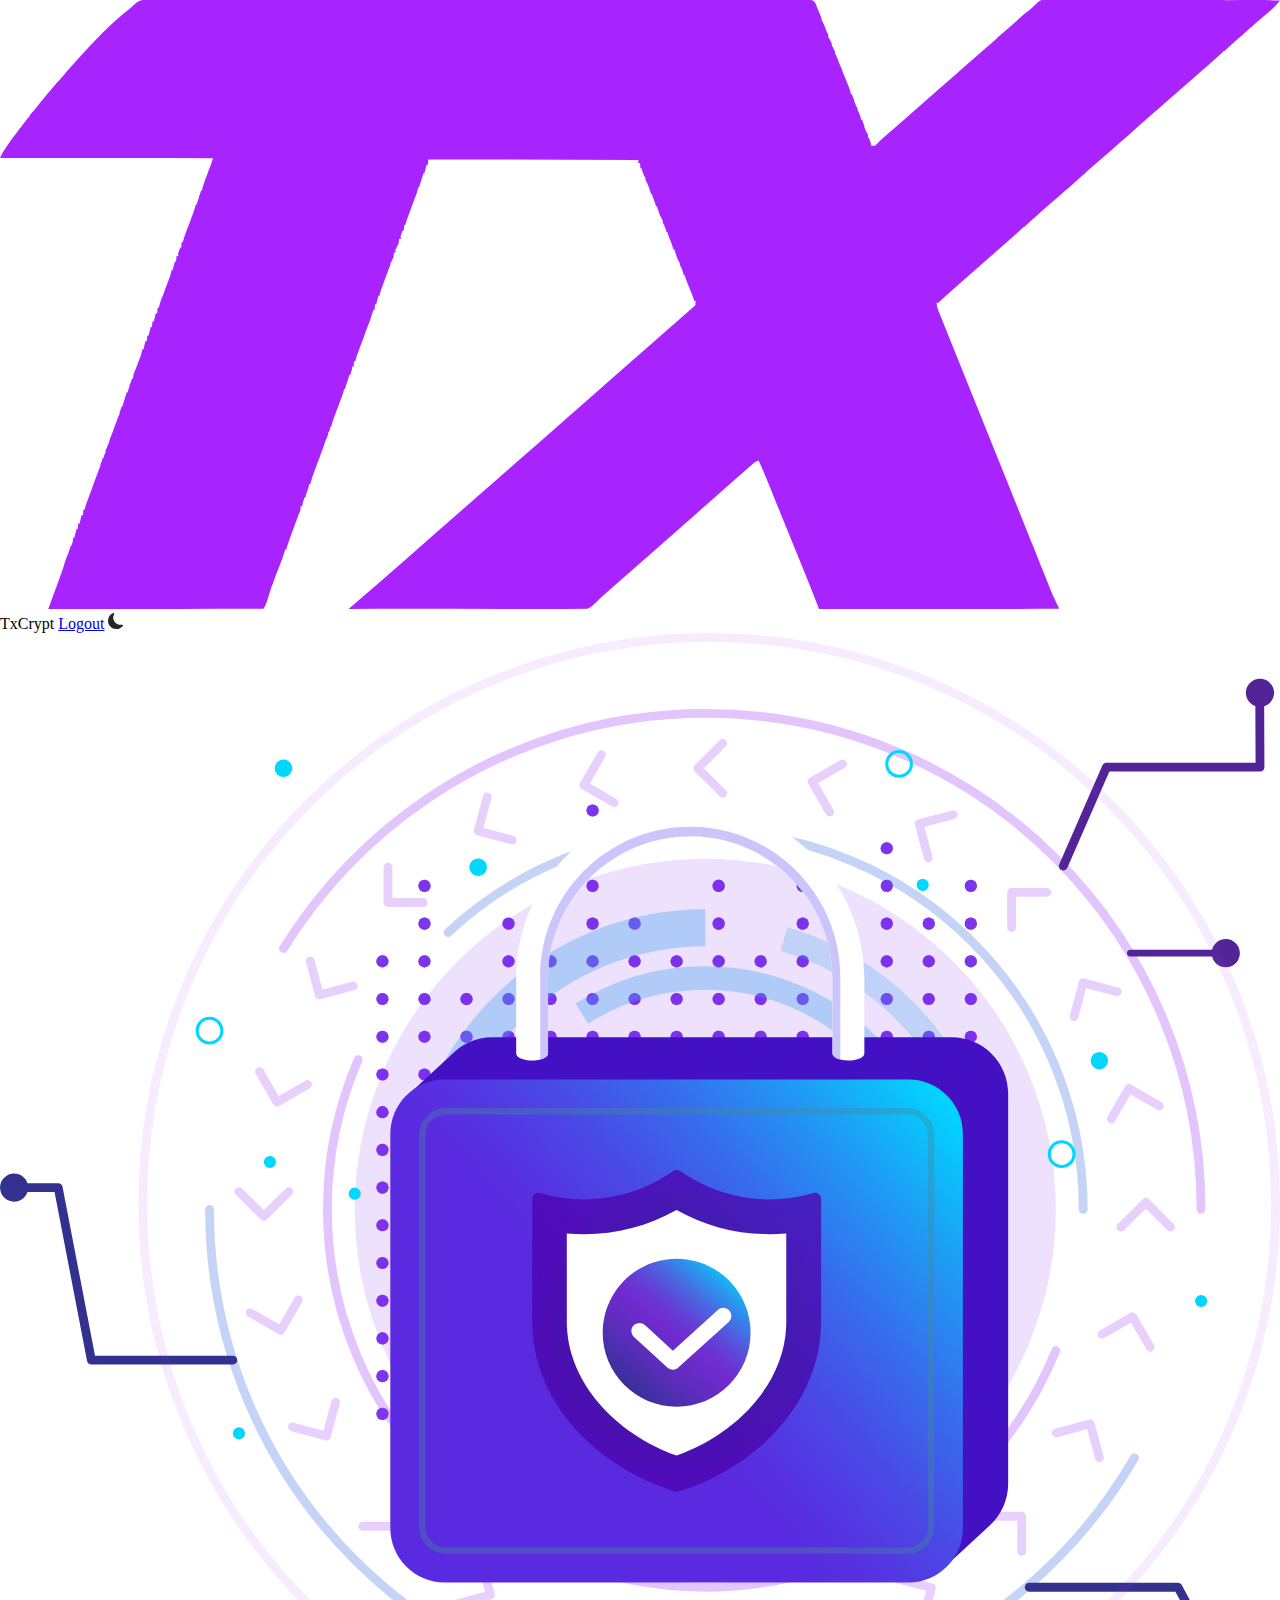
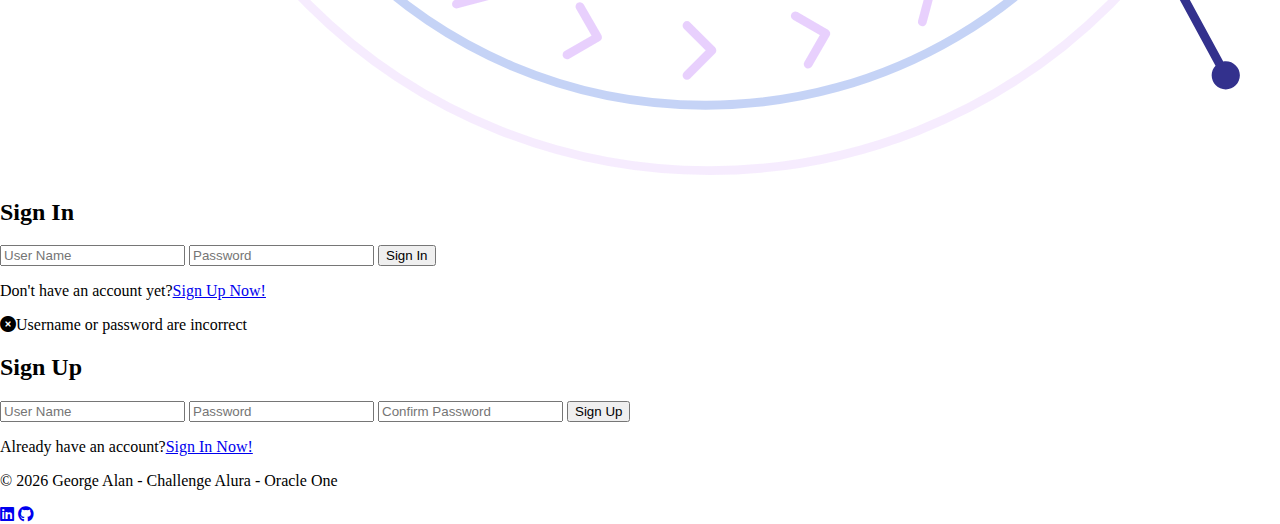
==== index.html @ 8458784a "add files" ====
<!DOCTYPE html>
<html lang="en">
<head>
    <meta charset="UTF-8">
    <meta http-equiv="X-UA-Compatible" content="IE=edge">
    <meta name="viewport" content="width=device-width, initial-scale=1.0">
    <link rel="stylesheet" href="styles/main.css">
    <link rel="stylesheet" href="assets/fontawesome/css/fontawesome.css">
    <link rel="stylesheet" href="assets/fontawesome/css/solid.css">
    <link rel="stylesheet" href="assets/fontawesome/css/regular.css">
    <link rel="stylesheet" href="assets/fontawesome/css/brands.css">
    <title>TxCrypt Home</title>
</head>
<body>
    <header id="header">
        <nav id="navigation" class="nav">
            <img class="logo-icon" src="assets/images/Logo-TxCrypt.svg" alt="TxCrypt logo"><span class="logo-text">TxCrypt</span>
            <a id="logout-link" class="hide" href="#">Logout</a>
            <img id="icon-toggle-theme" src="assets/icons/moon.svg" alt="icon image of sun and moon to change site theme to dark or light">
        </nav>
    </header>

    <div class="wrapper">
        <main id="main-login-page">
            <div class="login-img">
                <img class="img-padlock" src="assets/images/login-img.svg">
            </div>

            <div class="form-container">
                <form onsubmit="signIn()" id="sign-in" class="form">
                    <h2>Sign In</h2>
                    <input type="text" placeholder="User Name" id="si-user-name" required>
                    <input type="password" placeholder="Password" id="si-password" required>
                    <input type="submit" value="Sign In">
                    <p class="text-sign-up">Don't have an account yet?<a href="#" id="sign-up-link">Sign Up Now!</a></p>
                    <div id="signin-error-alert" class="hide"><i class="fa-solid fa-circle-xmark"></i>Username or password are incorrect</div>
                </form>
                <form onsubmit="signUp()" id="sign-up" class="form hide">
                    <h2>Sign Up</h2>
                    <input type="text" name="username" placeholder="User Name" id="su-user-name" onchange="verifyIfUserAlreadyExist()" required>
                    <input type="password" name="password" placeholder="Password" onchange="passwordMatch()" required>
                    <input type="password" name="confirm" placeholder="Confirm Password" onchange="passwordMatch()" required>
                    <input type="submit" value="Sign Up">
                    <p class="text-sign-in">Already have an account?<a href="#" id="sign-in-link">Sign In Now!</a></p>
                </form>
            </div>
        </main>
    </div>
        <footer>
            <p>&copy <span id="year"></span> George Alan - Challenge Alura - Oracle One</p>
            <nav>
                <a href="https://www.linkedin.com/in/george-alan-fullstack-developer/" target="_blank"><i class="fa-brands fa-linkedin"></i></a>
                <a href="https://github.com/georgealan" target="_blank"><i class="fa-brands fa-github"></i></i></a>
            </nav>
        </footer>
    
    <script src="scripts/app.js" type="text/javascript"></script>
    <script src="scripts/authentication.js" type="text/javascript"></script>
</body>
</html>
---- styles/main.css ----
@import url(typography.css);
@import url(components.css);

*,
*::before,
*::after {
    box-sizing: border-box;
}

body {
    margin: 0;
}
---- assets/fontawesome/css/solid.css ----
/*!
 * Font Awesome Free 6.4.0 by @fontawesome - https://fontawesome.com
 * License - https://fontawesome.com/license/free (Icons: CC BY 4.0, Fonts: SIL OFL 1.1, Code: MIT License)
 * Copyright 2023 Fonticons, Inc.
 */
:host,:root{--fa-style-family-classic:"Font Awesome 6 Free";--fa-font-solid:normal 900 1em/1 "Font Awesome 6 Free"}@font-face{font-family:"Font Awesome 6 Free";font-style:normal;font-weight:900;font-display:block;src:url(../webfonts/fa-solid-900.woff2) format("woff2"),url(../webfonts/fa-solid-900.ttf) format("truetype")}.fa-solid,.fas{font-weight:900}
---- assets/fontawesome/css/regular.css ----
/*!
 * Font Awesome Free 6.4.0 by @fontawesome - https://fontawesome.com
 * License - https://fontawesome.com/license/free (Icons: CC BY 4.0, Fonts: SIL OFL 1.1, Code: MIT License)
 * Copyright 2023 Fonticons, Inc.
 */
:host,:root{--fa-style-family-classic:"Font Awesome 6 Free";--fa-font-regular:normal 400 1em/1 "Font Awesome 6 Free"}@font-face{font-family:"Font Awesome 6 Free";font-style:normal;font-weight:400;font-display:block;src:url(../webfonts/fa-regular-400.woff2) format("woff2"),url(../webfonts/fa-regular-400.ttf) format("truetype")}.fa-regular,.far{font-weight:400}
---- assets/fontawesome/css/brands.css ----
/*!
 * Font Awesome Free 6.4.0 by @fontawesome - https://fontawesome.com
 * License - https://fontawesome.com/license/free (Icons: CC BY 4.0, Fonts: SIL OFL 1.1, Code: MIT License)
 * Copyright 2023 Fonticons, Inc.
 */
:host,:root{--fa-style-family-brands:"Font Awesome 6 Brands";--fa-font-brands:normal 400 1em/1 "Font Awesome 6 Brands"}@font-face{font-family:"Font Awesome 6 Brands";font-style:normal;font-weight:400;font-display:block;src:url(../webfonts/fa-brands-400.woff2) format("woff2"),url(../webfonts/fa-brands-400.ttf) format("truetype")}.fa-brands,.fab{font-weight:400}.fa-monero:before{content:"\f3d0"}.fa-hooli:before{content:"\f427"}.fa-yelp:before{content:"\f1e9"}.fa-cc-visa:before{content:"\f1f0"}.fa-lastfm:before{content:"\f202"}.fa-shopware:before{content:"\f5b5"}.fa-creative-commons-nc:before{content:"\f4e8"}.fa-aws:before{content:"\f375"}.fa-redhat:before{content:"\f7bc"}.fa-yoast:before{content:"\f2b1"}.fa-cloudflare:before{content:"\e07d"}.fa-ups:before{content:"\f7e0"}.fa-wpexplorer:before{content:"\f2de"}.fa-dyalog:before{content:"\f399"}.fa-bity:before{content:"\f37a"}.fa-stackpath:before{content:"\f842"}.fa-buysellads:before{content:"\f20d"}.fa-first-order:before{content:"\f2b0"}.fa-modx:before{content:"\f285"}.fa-guilded:before{content:"\e07e"}.fa-vnv:before{content:"\f40b"}.fa-js-square:before,.fa-square-js:before{content:"\f3b9"}.fa-microsoft:before{content:"\f3ca"}.fa-qq:before{content:"\f1d6"}.fa-orcid:before{content:"\f8d2"}.fa-java:before{content:"\f4e4"}.fa-invision:before{content:"\f7b0"}.fa-creative-commons-pd-alt:before{content:"\f4ed"}.fa-centercode:before{content:"\f380"}.fa-glide-g:before{content:"\f2a6"}.fa-drupal:before{content:"\f1a9"}.fa-hire-a-helper:before{content:"\f3b0"}.fa-creative-commons-by:before{content:"\f4e7"}.fa-unity:before{content:"\e049"}.fa-whmcs:before{content:"\f40d"}.fa-rocketchat:before{content:"\f3e8"}.fa-vk:before{content:"\f189"}.fa-untappd:before{content:"\f405"}.fa-mailchimp:before{content:"\f59e"}.fa-css3-alt:before{content:"\f38b"}.fa-reddit-square:before,.fa-square-reddit:before{content:"\f1a2"}.fa-vimeo-v:before{content:"\f27d"}.fa-contao:before{content:"\f26d"}.fa-square-font-awesome:before{content:"\e5ad"}.fa-deskpro:before{content:"\f38f"}.fa-sistrix:before{content:"\f3ee"}.fa-instagram-square:before,.fa-square-instagram:before{content:"\e055"}.fa-battle-net:before{content:"\f835"}.fa-the-red-yeti:before{content:"\f69d"}.fa-hacker-news-square:before,.fa-square-hacker-news:before{content:"\f3af"}.fa-edge:before{content:"\f282"}.fa-napster:before{content:"\f3d2"}.fa-snapchat-square:before,.fa-square-snapchat:before{content:"\f2ad"}.fa-google-plus-g:before{content:"\f0d5"}.fa-artstation:before{content:"\f77a"}.fa-markdown:before{content:"\f60f"}.fa-sourcetree:before{content:"\f7d3"}.fa-google-plus:before{content:"\f2b3"}.fa-diaspora:before{content:"\f791"}.fa-foursquare:before{content:"\f180"}.fa-stack-overflow:before{content:"\f16c"}.fa-github-alt:before{content:"\f113"}.fa-phoenix-squadron:before{content:"\f511"}.fa-pagelines:before{content:"\f18c"}.fa-algolia:before{content:"\f36c"}.fa-red-river:before{content:"\f3e3"}.fa-creative-commons-sa:before{content:"\f4ef"}.fa-safari:before{content:"\f267"}.fa-google:before{content:"\f1a0"}.fa-font-awesome-alt:before,.fa-square-font-awesome-stroke:before{content:"\f35c"}.fa-atlassian:before{content:"\f77b"}.fa-linkedin-in:before{content:"\f0e1"}.fa-digital-ocean:before{content:"\f391"}.fa-nimblr:before{content:"\f5a8"}.fa-chromecast:before{content:"\f838"}.fa-evernote:before{content:"\f839"}.fa-hacker-news:before{content:"\f1d4"}.fa-creative-commons-sampling:before{content:"\f4f0"}.fa-adversal:before{content:"\f36a"}.fa-creative-commons:before{content:"\f25e"}.fa-watchman-monitoring:before{content:"\e087"}.fa-fonticons:before{content:"\f280"}.fa-weixin:before{content:"\f1d7"}.fa-shirtsinbulk:before{content:"\f214"}.fa-codepen:before{content:"\f1cb"}.fa-git-alt:before{content:"\f841"}.fa-lyft:before{content:"\f3c3"}.fa-rev:before{content:"\f5b2"}.fa-windows:before{content:"\f17a"}.fa-wizards-of-the-coast:before{content:"\f730"}.fa-square-viadeo:before,.fa-viadeo-square:before{content:"\f2aa"}.fa-meetup:before{content:"\f2e0"}.fa-centos:before{content:"\f789"}.fa-adn:before{content:"\f170"}.fa-cloudsmith:before{content:"\f384"}.fa-pied-piper-alt:before{content:"\f1a8"}.fa-dribbble-square:before,.fa-square-dribbble:before{content:"\f397"}.fa-codiepie:before{content:"\f284"}.fa-node:before{content:"\f419"}.fa-mix:before{content:"\f3cb"}.fa-steam:before{content:"\f1b6"}.fa-cc-apple-pay:before{content:"\f416"}.fa-scribd:before{content:"\f28a"}.fa-openid:before{content:"\f19b"}.fa-instalod:before{content:"\e081"}.fa-expeditedssl:before{content:"\f23e"}.fa-sellcast:before{content:"\f2da"}.fa-square-twitter:before,.fa-twitter-square:before{content:"\f081"}.fa-r-project:before{content:"\f4f7"}.fa-delicious:before{content:"\f1a5"}.fa-freebsd:before{content:"\f3a4"}.fa-vuejs:before{content:"\f41f"}.fa-accusoft:before{content:"\f369"}.fa-ioxhost:before{content:"\f208"}.fa-fonticons-fi:before{content:"\f3a2"}.fa-app-store:before{content:"\f36f"}.fa-cc-mastercard:before{content:"\f1f1"}.fa-itunes-note:before{content:"\f3b5"}.fa-golang:before{content:"\e40f"}.fa-kickstarter:before{content:"\f3bb"}.fa-grav:before{content:"\f2d6"}.fa-weibo:before{content:"\f18a"}.fa-uncharted:before{content:"\e084"}.fa-firstdraft:before{content:"\f3a1"}.fa-square-youtube:before,.fa-youtube-square:before{content:"\f431"}.fa-wikipedia-w:before{content:"\f266"}.fa-rendact:before,.fa-wpressr:before{content:"\f3e4"}.fa-angellist:before{content:"\f209"}.fa-galactic-republic:before{content:"\f50c"}.fa-nfc-directional:before{content:"\e530"}.fa-skype:before{content:"\f17e"}.fa-joget:before{content:"\f3b7"}.fa-fedora:before{content:"\f798"}.fa-stripe-s:before{content:"\f42a"}.fa-meta:before{content:"\e49b"}.fa-laravel:before{content:"\f3bd"}.fa-hotjar:before{content:"\f3b1"}.fa-bluetooth-b:before{content:"\f294"}.fa-sticker-mule:before{content:"\f3f7"}.fa-creative-commons-zero:before{content:"\f4f3"}.fa-hips:before{content:"\f452"}.fa-behance:before{content:"\f1b4"}.fa-reddit:before{content:"\f1a1"}.fa-discord:before{content:"\f392"}.fa-chrome:before{content:"\f268"}.fa-app-store-ios:before{content:"\f370"}.fa-cc-discover:before{content:"\f1f2"}.fa-wpbeginner:before{content:"\f297"}.fa-confluence:before{content:"\f78d"}.fa-mdb:before{content:"\f8ca"}.fa-dochub:before{content:"\f394"}.fa-accessible-icon:before{content:"\f368"}.fa-ebay:before{content:"\f4f4"}.fa-amazon:before{content:"\f270"}.fa-unsplash:before{content:"\e07c"}.fa-yarn:before{content:"\f7e3"}.fa-square-steam:before,.fa-steam-square:before{content:"\f1b7"}.fa-500px:before{content:"\f26e"}.fa-square-vimeo:before,.fa-vimeo-square:before{content:"\f194"}.fa-asymmetrik:before{content:"\f372"}.fa-font-awesome-flag:before,.fa-font-awesome-logo-full:before,.fa-font-awesome:before{content:"\f2b4"}.fa-gratipay:before{content:"\f184"}.fa-apple:before{content:"\f179"}.fa-hive:before{content:"\e07f"}.fa-gitkraken:before{content:"\f3a6"}.fa-keybase:before{content:"\f4f5"}.fa-apple-pay:before{content:"\f415"}.fa-padlet:before{content:"\e4a0"}.fa-amazon-pay:before{content:"\f42c"}.fa-github-square:before,.fa-square-github:before{content:"\f092"}.fa-stumbleupon:before{content:"\f1a4"}.fa-fedex:before{content:"\f797"}.fa-phoenix-framework:before{content:"\f3dc"}.fa-shopify:before{content:"\e057"}.fa-neos:before{content:"\f612"}.fa-hackerrank:before{content:"\f5f7"}.fa-researchgate:before{content:"\f4f8"}.fa-swift:before{content:"\f8e1"}.fa-angular:before{content:"\f420"}.fa-speakap:before{content:"\f3f3"}.fa-angrycreative:before{content:"\f36e"}.fa-y-combinator:before{content:"\f23b"}.fa-empire:before{content:"\f1d1"}.fa-envira:before{content:"\f299"}.fa-gitlab-square:before,.fa-square-gitlab:before{content:"\e5ae"}.fa-studiovinari:before{content:"\f3f8"}.fa-pied-piper:before{content:"\f2ae"}.fa-wordpress:before{content:"\f19a"}.fa-product-hunt:before{content:"\f288"}.fa-firefox:before{content:"\f269"}.fa-linode:before{content:"\f2b8"}.fa-goodreads:before{content:"\f3a8"}.fa-odnoklassniki-square:before,.fa-square-odnoklassniki:before{content:"\f264"}.fa-jsfiddle:before{content:"\f1cc"}.fa-sith:before{content:"\f512"}.fa-themeisle:before{content:"\f2b2"}.fa-page4:before{content:"\f3d7"}.fa-hashnode:before{content:"\e499"}.fa-react:before{content:"\f41b"}.fa-cc-paypal:before{content:"\f1f4"}.fa-squarespace:before{content:"\f5be"}.fa-cc-stripe:before{content:"\f1f5"}.fa-creative-commons-share:before{content:"\f4f2"}.fa-bitcoin:before{content:"\f379"}.fa-keycdn:before{content:"\f3ba"}.fa-opera:before{content:"\f26a"}.fa-itch-io:before{content:"\f83a"}.fa-umbraco:before{content:"\f8e8"}.fa-galactic-senate:before{content:"\f50d"}.fa-ubuntu:before{content:"\f7df"}.fa-draft2digital:before{content:"\f396"}.fa-stripe:before{content:"\f429"}.fa-houzz:before{content:"\f27c"}.fa-gg:before{content:"\f260"}.fa-dhl:before{content:"\f790"}.fa-pinterest-square:before,.fa-square-pinterest:before{content:"\f0d3"}.fa-xing:before{content:"\f168"}.fa-blackberry:before{content:"\f37b"}.fa-creative-commons-pd:before{content:"\f4ec"}.fa-playstation:before{content:"\f3df"}.fa-quinscape:before{content:"\f459"}.fa-less:before{content:"\f41d"}.fa-blogger-b:before{content:"\f37d"}.fa-opencart:before{content:"\f23d"}.fa-vine:before{content:"\f1ca"}.fa-paypal:before{content:"\f1ed"}.fa-gitlab:before{content:"\f296"}.fa-typo3:before{content:"\f42b"}.fa-reddit-alien:before{content:"\f281"}.fa-yahoo:before{content:"\f19e"}.fa-dailymotion:before{content:"\e052"}.fa-affiliatetheme:before{content:"\f36b"}.fa-pied-piper-pp:before{content:"\f1a7"}.fa-bootstrap:before{content:"\f836"}.fa-odnoklassniki:before{content:"\f263"}.fa-nfc-symbol:before{content:"\e531"}.fa-ethereum:before{content:"\f42e"}.fa-speaker-deck:before{content:"\f83c"}.fa-creative-commons-nc-eu:before{content:"\f4e9"}.fa-patreon:before{content:"\f3d9"}.fa-avianex:before{content:"\f374"}.fa-ello:before{content:"\f5f1"}.fa-gofore:before{content:"\f3a7"}.fa-bimobject:before{content:"\f378"}.fa-facebook-f:before{content:"\f39e"}.fa-google-plus-square:before,.fa-square-google-plus:before{content:"\f0d4"}.fa-mandalorian:before{content:"\f50f"}.fa-first-order-alt:before{content:"\f50a"}.fa-osi:before{content:"\f41a"}.fa-google-wallet:before{content:"\f1ee"}.fa-d-and-d-beyond:before{content:"\f6ca"}.fa-periscope:before{content:"\f3da"}.fa-fulcrum:before{content:"\f50b"}.fa-cloudscale:before{content:"\f383"}.fa-forumbee:before{content:"\f211"}.fa-mizuni:before{content:"\f3cc"}.fa-schlix:before{content:"\f3ea"}.fa-square-xing:before,.fa-xing-square:before{content:"\f169"}.fa-bandcamp:before{content:"\f2d5"}.fa-wpforms:before{content:"\f298"}.fa-cloudversify:before{content:"\f385"}.fa-usps:before{content:"\f7e1"}.fa-megaport:before{content:"\f5a3"}.fa-magento:before{content:"\f3c4"}.fa-spotify:before{content:"\f1bc"}.fa-optin-monster:before{content:"\f23c"}.fa-fly:before{content:"\f417"}.fa-aviato:before{content:"\f421"}.fa-itunes:before{content:"\f3b4"}.fa-cuttlefish:before{content:"\f38c"}.fa-blogger:before{content:"\f37c"}.fa-flickr:before{content:"\f16e"}.fa-viber:before{content:"\f409"}.fa-soundcloud:before{content:"\f1be"}.fa-digg:before{content:"\f1a6"}.fa-tencent-weibo:before{content:"\f1d5"}.fa-symfony:before{content:"\f83d"}.fa-maxcdn:before{content:"\f136"}.fa-etsy:before{content:"\f2d7"}.fa-facebook-messenger:before{content:"\f39f"}.fa-audible:before{content:"\f373"}.fa-think-peaks:before{content:"\f731"}.fa-bilibili:before{content:"\e3d9"}.fa-erlang:before{content:"\f39d"}.fa-cotton-bureau:before{content:"\f89e"}.fa-dashcube:before{content:"\f210"}.fa-42-group:before,.fa-innosoft:before{content:"\e080"}.fa-stack-exchange:before{content:"\f18d"}.fa-elementor:before{content:"\f430"}.fa-pied-piper-square:before,.fa-square-pied-piper:before{content:"\e01e"}.fa-creative-commons-nd:before{content:"\f4eb"}.fa-palfed:before{content:"\f3d8"}.fa-superpowers:before{content:"\f2dd"}.fa-resolving:before{content:"\f3e7"}.fa-xbox:before{content:"\f412"}.fa-searchengin:before{content:"\f3eb"}.fa-tiktok:before{content:"\e07b"}.fa-facebook-square:before,.fa-square-facebook:before{content:"\f082"}.fa-renren:before{content:"\f18b"}.fa-linux:before{content:"\f17c"}.fa-glide:before{content:"\f2a5"}.fa-linkedin:before{content:"\f08c"}.fa-hubspot:before{content:"\f3b2"}.fa-deploydog:before{content:"\f38e"}.fa-twitch:before{content:"\f1e8"}.fa-ravelry:before{content:"\f2d9"}.fa-mixer:before{content:"\e056"}.fa-lastfm-square:before,.fa-square-lastfm:before{content:"\f203"}.fa-vimeo:before{content:"\f40a"}.fa-mendeley:before{content:"\f7b3"}.fa-uniregistry:before{content:"\f404"}.fa-figma:before{content:"\f799"}.fa-creative-commons-remix:before{content:"\f4ee"}.fa-cc-amazon-pay:before{content:"\f42d"}.fa-dropbox:before{content:"\f16b"}.fa-instagram:before{content:"\f16d"}.fa-cmplid:before{content:"\e360"}.fa-facebook:before{content:"\f09a"}.fa-gripfire:before{content:"\f3ac"}.fa-jedi-order:before{content:"\f50e"}.fa-uikit:before{content:"\f403"}.fa-fort-awesome-alt:before{content:"\f3a3"}.fa-phabricator:before{content:"\f3db"}.fa-ussunnah:before{content:"\f407"}.fa-earlybirds:before{content:"\f39a"}.fa-trade-federation:before{content:"\f513"}.fa-autoprefixer:before{content:"\f41c"}.fa-whatsapp:before{content:"\f232"}.fa-slideshare:before{content:"\f1e7"}.fa-google-play:before{content:"\f3ab"}.fa-viadeo:before{content:"\f2a9"}.fa-line:before{content:"\f3c0"}.fa-google-drive:before{content:"\f3aa"}.fa-servicestack:before{content:"\f3ec"}.fa-simplybuilt:before{content:"\f215"}.fa-bitbucket:before{content:"\f171"}.fa-imdb:before{content:"\f2d8"}.fa-deezer:before{content:"\e077"}.fa-raspberry-pi:before{content:"\f7bb"}.fa-jira:before{content:"\f7b1"}.fa-docker:before{content:"\f395"}.fa-screenpal:before{content:"\e570"}.fa-bluetooth:before{content:"\f293"}.fa-gitter:before{content:"\f426"}.fa-d-and-d:before{content:"\f38d"}.fa-microblog:before{content:"\e01a"}.fa-cc-diners-club:before{content:"\f24c"}.fa-gg-circle:before{content:"\f261"}.fa-pied-piper-hat:before{content:"\f4e5"}.fa-kickstarter-k:before{content:"\f3bc"}.fa-yandex:before{content:"\f413"}.fa-readme:before{content:"\f4d5"}.fa-html5:before{content:"\f13b"}.fa-sellsy:before{content:"\f213"}.fa-sass:before{content:"\f41e"}.fa-wirsindhandwerk:before,.fa-wsh:before{content:"\e2d0"}.fa-buromobelexperte:before{content:"\f37f"}.fa-salesforce:before{content:"\f83b"}.fa-octopus-deploy:before{content:"\e082"}.fa-medapps:before{content:"\f3c6"}.fa-ns8:before{content:"\f3d5"}.fa-pinterest-p:before{content:"\f231"}.fa-apper:before{content:"\f371"}.fa-fort-awesome:before{content:"\f286"}.fa-waze:before{content:"\f83f"}.fa-cc-jcb:before{content:"\f24b"}.fa-snapchat-ghost:before,.fa-snapchat:before{content:"\f2ab"}.fa-fantasy-flight-games:before{content:"\f6dc"}.fa-rust:before{content:"\e07a"}.fa-wix:before{content:"\f5cf"}.fa-behance-square:before,.fa-square-behance:before{content:"\f1b5"}.fa-supple:before{content:"\f3f9"}.fa-rebel:before{content:"\f1d0"}.fa-css3:before{content:"\f13c"}.fa-staylinked:before{content:"\f3f5"}.fa-kaggle:before{content:"\f5fa"}.fa-space-awesome:before{content:"\e5ac"}.fa-deviantart:before{content:"\f1bd"}.fa-cpanel:before{content:"\f388"}.fa-goodreads-g:before{content:"\f3a9"}.fa-git-square:before,.fa-square-git:before{content:"\f1d2"}.fa-square-tumblr:before,.fa-tumblr-square:before{content:"\f174"}.fa-trello:before{content:"\f181"}.fa-creative-commons-nc-jp:before{content:"\f4ea"}.fa-get-pocket:before{content:"\f265"}.fa-perbyte:before{content:"\e083"}.fa-grunt:before{content:"\f3ad"}.fa-weebly:before{content:"\f5cc"}.fa-connectdevelop:before{content:"\f20e"}.fa-leanpub:before{content:"\f212"}.fa-black-tie:before{content:"\f27e"}.fa-themeco:before{content:"\f5c6"}.fa-python:before{content:"\f3e2"}.fa-android:before{content:"\f17b"}.fa-bots:before{content:"\e340"}.fa-free-code-camp:before{content:"\f2c5"}.fa-hornbill:before{content:"\f592"}.fa-js:before{content:"\f3b8"}.fa-ideal:before{content:"\e013"}.fa-git:before{content:"\f1d3"}.fa-dev:before{content:"\f6cc"}.fa-sketch:before{content:"\f7c6"}.fa-yandex-international:before{content:"\f414"}.fa-cc-amex:before{content:"\f1f3"}.fa-uber:before{content:"\f402"}.fa-github:before{content:"\f09b"}.fa-php:before{content:"\f457"}.fa-alipay:before{content:"\f642"}.fa-youtube:before{content:"\f167"}.fa-skyatlas:before{content:"\f216"}.fa-firefox-browser:before{content:"\e007"}.fa-replyd:before{content:"\f3e6"}.fa-suse:before{content:"\f7d6"}.fa-jenkins:before{content:"\f3b6"}.fa-twitter:before{content:"\f099"}.fa-rockrms:before{content:"\f3e9"}.fa-pinterest:before{content:"\f0d2"}.fa-buffer:before{content:"\f837"}.fa-npm:before{content:"\f3d4"}.fa-yammer:before{content:"\f840"}.fa-btc:before{content:"\f15a"}.fa-dribbble:before{content:"\f17d"}.fa-stumbleupon-circle:before{content:"\f1a3"}.fa-internet-explorer:before{content:"\f26b"}.fa-stubber:before{content:"\e5c7"}.fa-telegram-plane:before,.fa-telegram:before{content:"\f2c6"}.fa-old-republic:before{content:"\f510"}.fa-odysee:before{content:"\e5c6"}.fa-square-whatsapp:before,.fa-whatsapp-square:before{content:"\f40c"}.fa-node-js:before{content:"\f3d3"}.fa-edge-legacy:before{content:"\e078"}.fa-slack-hash:before,.fa-slack:before{content:"\f198"}.fa-medrt:before{content:"\f3c8"}.fa-usb:before{content:"\f287"}.fa-tumblr:before{content:"\f173"}.fa-vaadin:before{content:"\f408"}.fa-quora:before{content:"\f2c4"}.fa-reacteurope:before{content:"\f75d"}.fa-medium-m:before,.fa-medium:before{content:"\f23a"}.fa-amilia:before{content:"\f36d"}.fa-mixcloud:before{content:"\f289"}.fa-flipboard:before{content:"\f44d"}.fa-viacoin:before{content:"\f237"}.fa-critical-role:before{content:"\f6c9"}.fa-sitrox:before{content:"\e44a"}.fa-discourse:before{content:"\f393"}.fa-joomla:before{content:"\f1aa"}.fa-mastodon:before{content:"\f4f6"}.fa-airbnb:before{content:"\f834"}.fa-wolf-pack-battalion:before{content:"\f514"}.fa-buy-n-large:before{content:"\f8a6"}.fa-gulp:before{content:"\f3ae"}.fa-creative-commons-sampling-plus:before{content:"\f4f1"}.fa-strava:before{content:"\f428"}.fa-ember:before{content:"\f423"}.fa-canadian-maple-leaf:before{content:"\f785"}.fa-teamspeak:before{content:"\f4f9"}.fa-pushed:before{content:"\f3e1"}.fa-wordpress-simple:before{content:"\f411"}.fa-nutritionix:before{content:"\f3d6"}.fa-wodu:before{content:"\e088"}.fa-google-pay:before{content:"\e079"}.fa-intercom:before{content:"\f7af"}.fa-zhihu:before{content:"\f63f"}.fa-korvue:before{content:"\f42f"}.fa-pix:before{content:"\e43a"}.fa-steam-symbol:before{content:"\f3f6"}
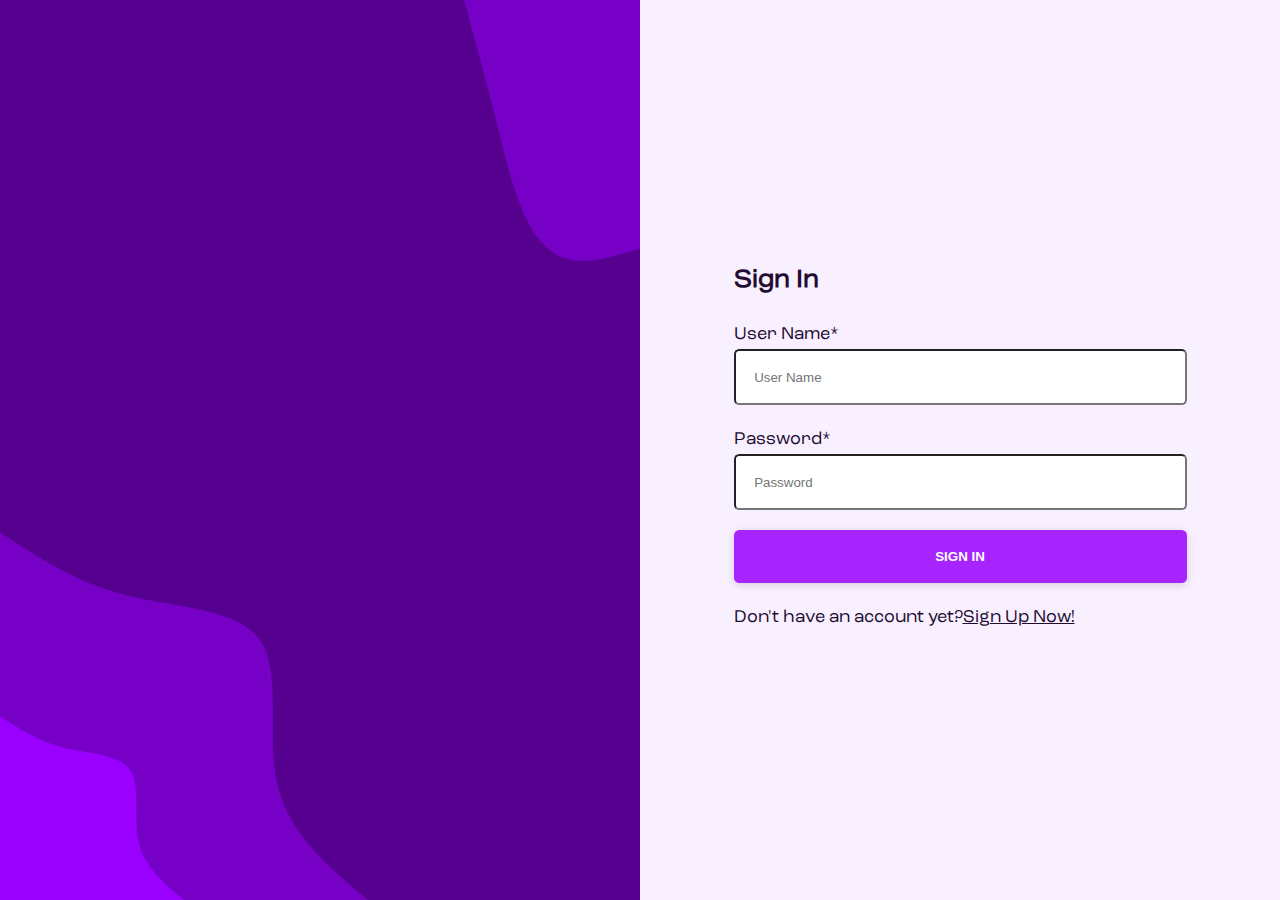
==== commit 80bd2db2: "work in color themes, light theme finished" ====
--- a/index.html
+++ b/index.html
@@ -12,47 +12,43 @@
     <title>TxCrypt Home</title>
 </head>
 <body>
-    <header id="header">
-        <nav id="navigation" class="nav">
-            <img class="logo-icon" src="assets/images/Logo-TxCrypt.svg" alt="TxCrypt logo"><span class="logo-text">TxCrypt</span>
-            <a id="logout-link" class="hide" href="#">Logout</a>
-            <img id="icon-toggle-theme" src="assets/icons/moon.svg" alt="icon image of sun and moon to change site theme to dark or light">
-        </nav>
-    </header>
+    <main id="main-login-page">
+        <div class="presentation-container">
+            <!-- <img class="img-padlock" src="assets/images/login-img.svg"> -->
+        </div>
 
-    <div class="wrapper">
-        <main id="main-login-page">
-            <div class="login-img">
-                <img class="img-padlock" src="assets/images/login-img.svg">
-            </div>
-
-            <div class="form-container">
-                <form onsubmit="signIn()" id="sign-in" class="form">
-                    <h2>Sign In</h2>
-                    <input type="text" placeholder="User Name" id="si-user-name" required>
-                    <input type="password" placeholder="Password" id="si-password" required>
-                    <input type="submit" value="Sign In">
-                    <p class="text-sign-up">Don't have an account yet?<a href="#" id="sign-up-link">Sign Up Now!</a></p>
-                    <div id="signin-error-alert" class="hide"><i class="fa-solid fa-circle-xmark"></i>Username or password are incorrect</div>
-                </form>
-                <form onsubmit="signUp()" id="sign-up" class="form hide">
-                    <h2>Sign Up</h2>
-                    <input type="text" name="username" placeholder="User Name" id="su-user-name" onchange="verifyIfUserAlreadyExist()" required>
-                    <input type="password" name="password" placeholder="Password" onchange="passwordMatch()" required>
-                    <input type="password" name="confirm" placeholder="Confirm Password" onchange="passwordMatch()" required>
-                    <input type="submit" value="Sign Up">
-                    <p class="text-sign-in">Already have an account?<a href="#" id="sign-in-link">Sign In Now!</a></p>
-                </form>
-            </div>
-        </main>
-    </div>
-        <footer>
+        <div class="form-container">
+            <form onsubmit="signIn()" id="sign-in" class="form">
+                <h2 class="form-header">Sign In</h2>
+                <label for="si-user-name" class="label">User Name*</label>
+                <input type="text" placeholder="User Name" id="si-user-name" required>
+                <label for="si-password" class="label">Password*</label>
+                <input type="password" placeholder="Password" id="si-password" required>
+                <input type="submit" value="Sign In">
+                <p class="text-sign-up">Don't have an account yet?<a href="#" id="sign-up-link">Sign Up Now!</a></p>
+                <div id="signin-error-alert" class="hide"><i class="fa-solid fa-circle-xmark"></i>Username or password are incorrect</div>
+            </form>
+            <form onsubmit="signUp()" id="sign-up" class="form hide">
+                <h2 class="form-header">Sign Up</h2>
+                <label for="su-user-name" class="label">User Name*</label>
+                <input type="text" name="username" placeholder="User Name" id="su-user-name" onchange="verifyIfUserAlreadyExist()" required>
+                <label for="password" class="label">Password*</label>
+                <input type="password" name="password" placeholder="Password" onchange="passwordMatch()" required>
+                <label for="confirm" class="label">Confirm Password*</label>
+                <input type="password" name="confirm" placeholder="Confirm Password" onchange="passwordMatch()" required>
+                <input type="submit" value="Sign Up">
+                <p class="text-sign-in">Already have an account?<a href="#" id="sign-in-link">Sign In Now!</a></p>
+            </form>
+        </div>
+    </main>
+    
+        <!-- <footer>
             <p>&copy <span id="year"></span> George Alan - Challenge Alura - Oracle One</p>
             <nav>
                 <a href="https://www.linkedin.com/in/george-alan-fullstack-developer/" target="_blank"><i class="fa-brands fa-linkedin"></i></a>
                 <a href="https://github.com/georgealan" target="_blank"><i class="fa-brands fa-github"></i></i></a>
             </nav>
-        </footer>
+        </footer> -->
     
     <script src="scripts/app.js" type="text/javascript"></script>
     <script src="scripts/authentication.js" type="text/javascript"></script>
--- a/styles/main.css
+++ b/styles/main.css
@@ -5,8 +5,14 @@
 *::before,
 *::after {
     box-sizing: border-box;
+    margin: 0;
 }
 
-body {
-    margin: 0;
-}+/* For style scrollbar - remove it */
+html {
+    scrollbar-width: none; /* Hide scrollbar in Firefox */
+}
+
+::-webkit-scrollbar { /* For other browsers */
+    display: none;
+}
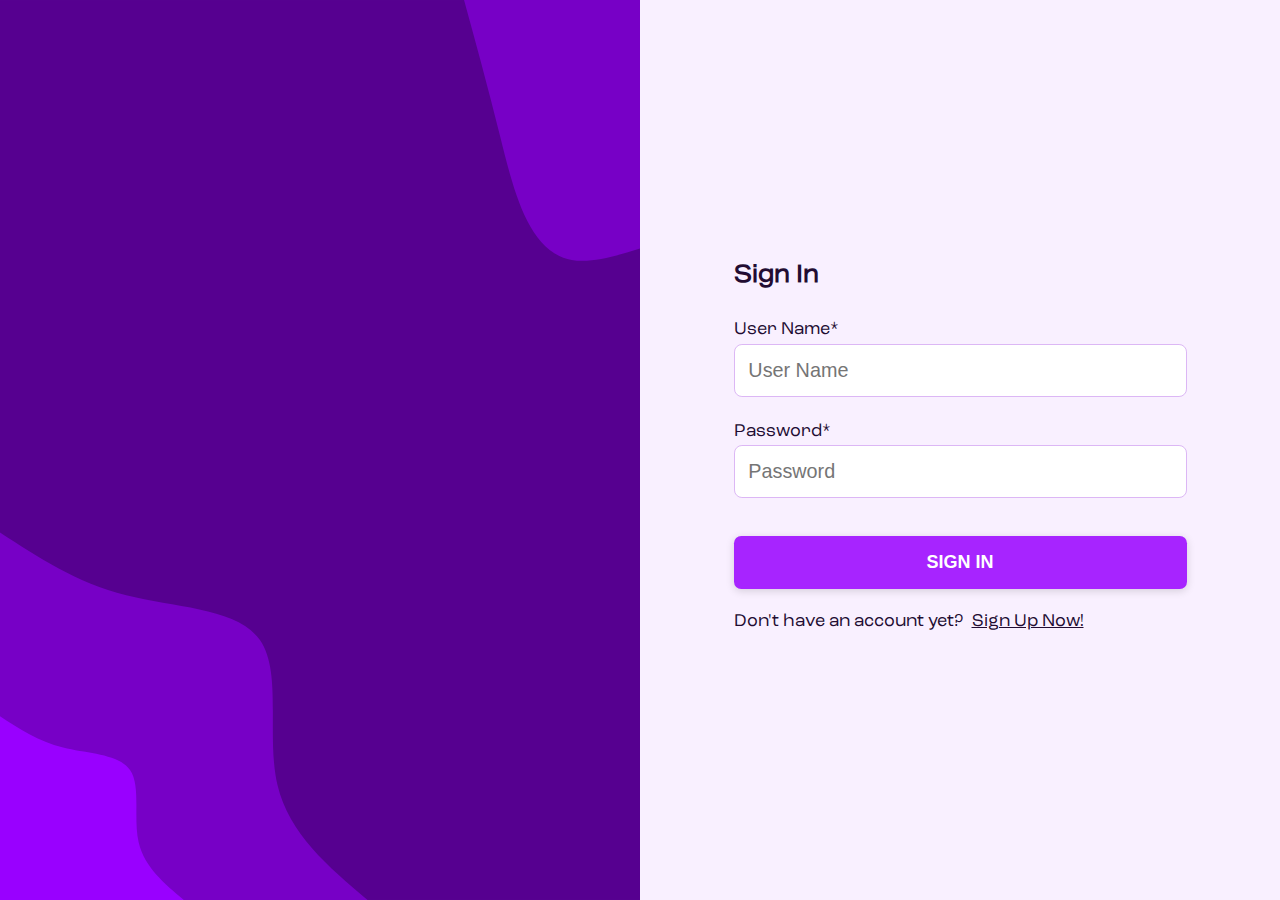
==== commit d7885083: "all pages are styled, only remains work in mobile responsiveness" ====
--- a/index.html
+++ b/index.html
@@ -25,7 +25,7 @@
                 <label for="si-password" class="label">Password*</label>
                 <input type="password" placeholder="Password" id="si-password" required>
                 <input type="submit" value="Sign In">
-                <p class="text-sign-up">Don't have an account yet?<a href="#" id="sign-up-link">Sign Up Now!</a></p>
+                <p class="text-sign-up">Don't have an account yet?<a id="sign-up-link">Sign Up Now!</a></p>
                 <div id="signin-error-alert" class="hide"><i class="fa-solid fa-circle-xmark"></i>Username or password are incorrect</div>
             </form>
             <form onsubmit="signUp()" id="sign-up" class="form hide">
@@ -37,7 +37,7 @@
                 <label for="confirm" class="label">Confirm Password*</label>
                 <input type="password" name="confirm" placeholder="Confirm Password" onchange="passwordMatch()" required>
                 <input type="submit" value="Sign Up">
-                <p class="text-sign-in">Already have an account?<a href="#" id="sign-in-link">Sign In Now!</a></p>
+                <p class="text-sign-in">Already have an account?<a id="sign-in-link">Sign In Now!</a></p>
             </form>
         </div>
     </main>
